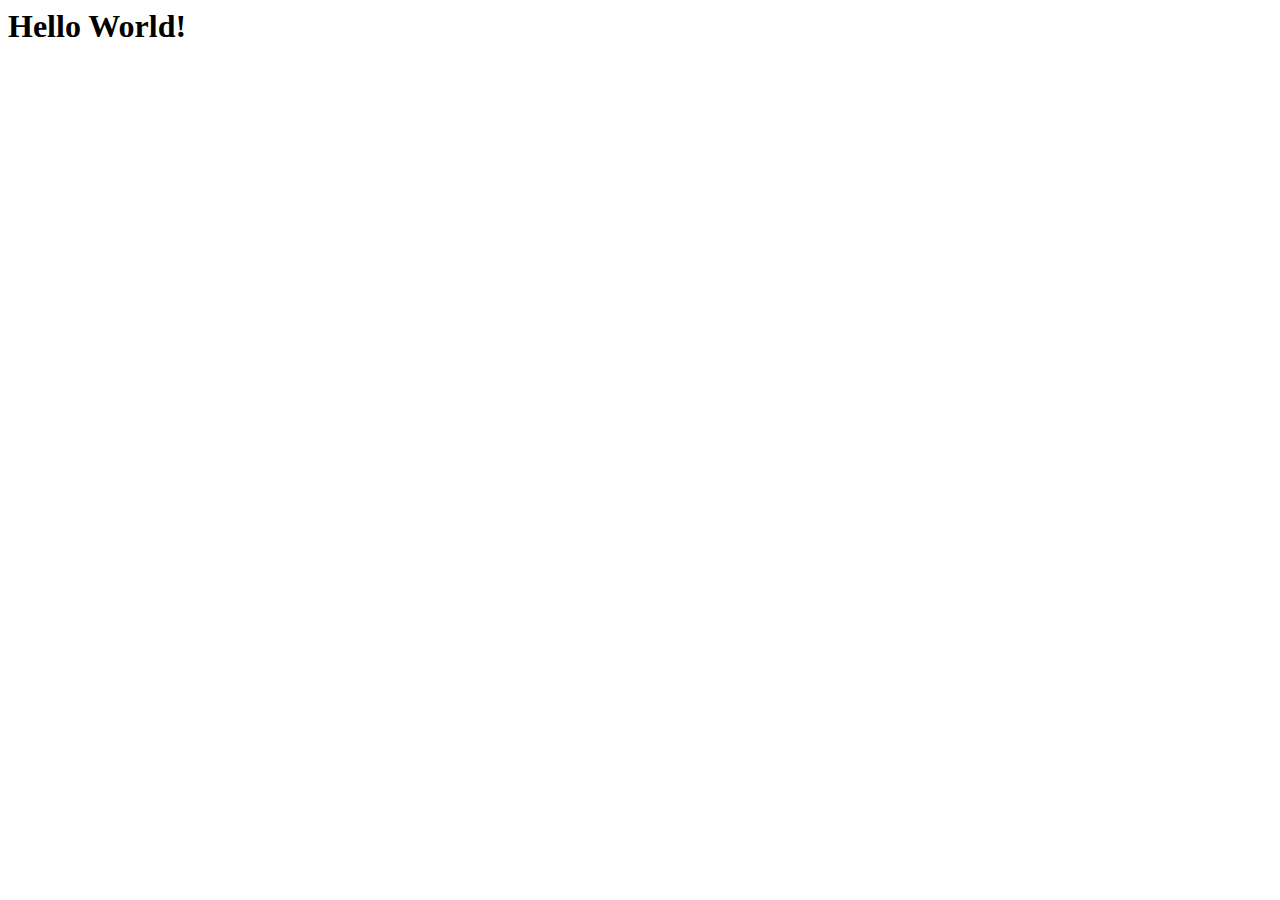
==== index.html @ 4b5ce3d1 "Start" ====
<html lang="dk">
<head>
    <meta charset="UTF-8">
    <meta name="viewport" content="width=device-width, initial-scale=1.0">
    <title>Document</title>
</head>
<body>
    <header></header>
    <main><h1>Hello World!</h1></main>
    <footer></footer>
</body>
</html>
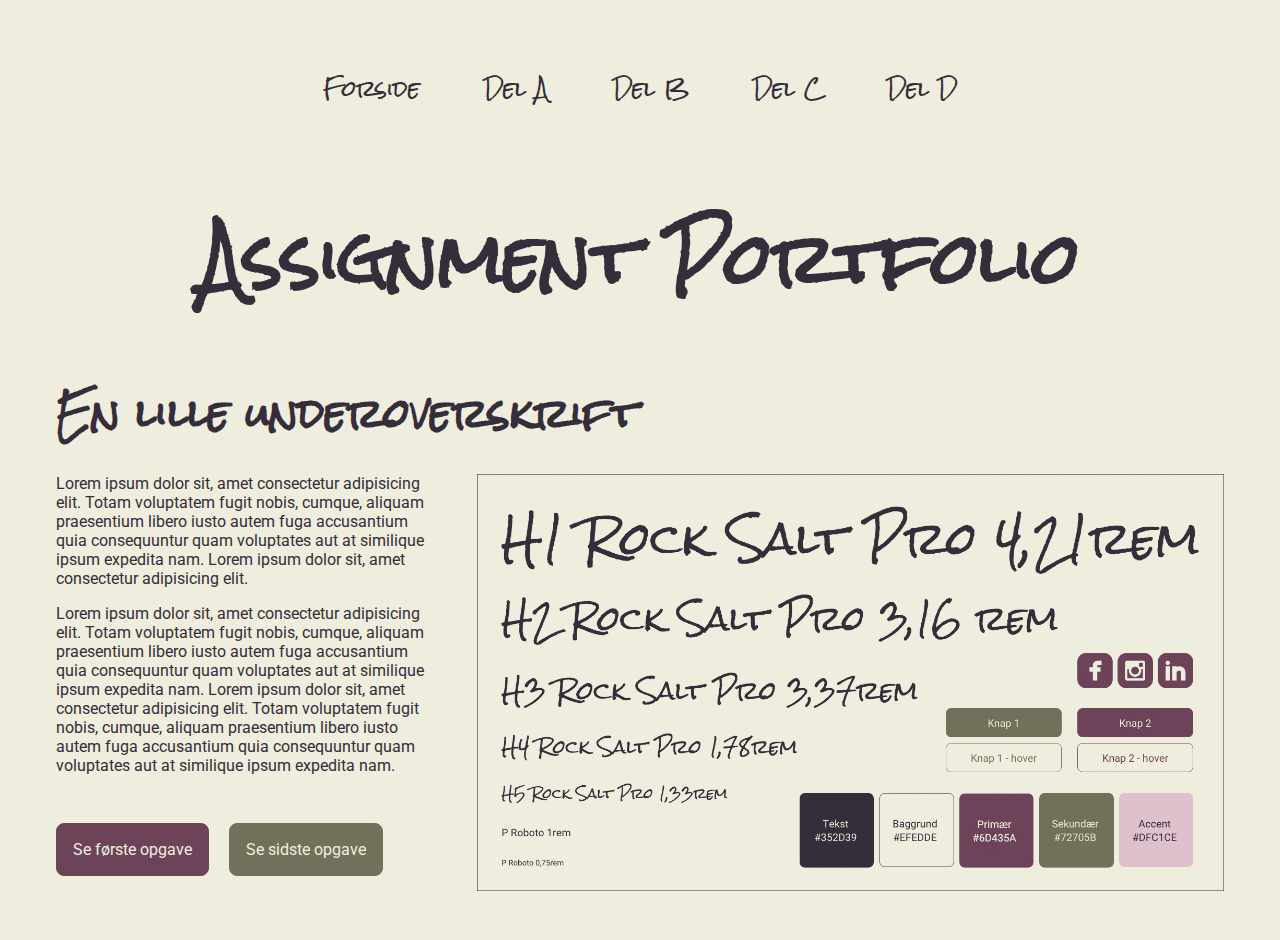
==== commit a98844c1: "styletile, frontpage" ====
--- a/index.html
+++ b/index.html
@@ -2,11 +2,38 @@
 <head>
     <meta charset="UTF-8">
     <meta name="viewport" content="width=device-width, initial-scale=1.0">
-    <title>Document</title>
+    <link rel="preconnect" href="https://fonts.googleapis.com">
+<link rel="preconnect" href="https://fonts.gstatic.com" crossorigin>
+<link href="https://fonts.googleapis.com/css2?family=Roboto&family=Rock+Salt&display=swap" rel="stylesheet">
+    <link rel="stylesheet" href="style.css">
+    <title>Assignment Portfolio</title>
 </head>
 <body>
-    <header></header>
-    <main><h1>Hello World!</h1></main>
+    <header>
+        <nav>
+            <ul>
+                <li><a href="index.html">Forside</a></li>
+                <li><a href="del_a.html">Del A</a></li>
+                <li><a href="del_b.html">Del B</a></li>
+                <li><a href="del_c.html">Del C</a></li>
+                <li><a href="del_d.html">Del D</a></li>
+            </ul>
+        </nav>
+    </header>
+    <main>
+        <h1>Assignment Portfolio</h1>
+        <h3>En lille underoverskrift</h3>
+        <div class="frontpage_flex1">
+            <div>
+                <p class="frontpage_p">Lorem ipsum dolor sit, amet consectetur adipisicing elit. Totam voluptatem fugit nobis, cumque, aliquam praesentium libero iusto autem fuga accusantium quia consequuntur quam voluptates aut at similique ipsum expedita nam. Lorem ipsum dolor sit, amet consectetur adipisicing elit.</p>
+                <p>Lorem ipsum dolor sit, amet consectetur adipisicing elit. Totam voluptatem fugit nobis, cumque, aliquam praesentium libero iusto autem fuga accusantium quia consequuntur quam voluptates aut at similique ipsum expedita nam. Lorem ipsum dolor sit, amet consectetur adipisicing elit. Totam voluptatem fugit nobis, cumque, aliquam praesentium libero iusto autem fuga accusantium quia consequuntur quam voluptates aut at similique ipsum expedita nam.</p>
+                <button class="button1">Se første opgave</button>
+                <button class="button2">Se sidste opgave</button>
+            </div>
+
+            <img src="styletile.jpg" alt="Styletile" id="styletile">
+        </div>
+    </main>
     <footer></footer>
 </body>
 </html>--- a/style.css
+++ b/style.css
@@ -0,0 +1,147 @@
+* {
+    padding: 0;
+    margin: 0;
+    box-sizing: border-box;
+  }
+
+html {
+    --h_font: 'Rock Salt';
+    --p_font: 'Roboto';
+    
+    --background_color: #EFEDDE;
+    --text_color: #352D39;
+    --primary_color: #6D435A;
+    --secondary_color: #72705B;
+    --accent_color: #DFC1CE;
+
+    --h1_size: 4.21rem;
+    --h2_size: 3.16rem;
+    --h3_size: 2.37rem;
+    --h4_size: 1.78rem;
+    --h5_size: 1.33rem;
+    --p_size: 1rem;
+    --p_small_size: 0.75rem;
+
+    background-color: var(--background_color);
+}
+
+h1 {
+    font-family: var(--h_font), cursive;
+    color: var(--text_color);
+    font-size: var(--h1_size);
+    text-align: center;
+    margin-bottom: 2rem;
+}
+
+h2 {
+    font-family: var(--h_font), cursive;
+    color: var(--text_color);
+    font-size: var(--h2_size);
+}
+
+h3 {
+    font-family: var(--h_font), cursive;
+    color: var(--text_color);
+    font-size: var(--h3_size);
+}
+
+h4 {
+    font-family: var(--h_font), cursive;
+    color: var(--text_color);
+    font-size: var(--h4_size);
+}
+
+h5 {
+    font-family: var(--h_font), cursive;
+    color: var(--text_color);
+    font-size: var(--h5_size);
+}
+
+p {
+    font-family: var(--p_font), cursive;
+    color: var(--text_color);
+    font-size: var(--p_size);
+    padding-bottom: 1rem;
+}
+
+a {
+    font-family: var(--p_font), cursive;
+    color: var(--text_color);
+    font-size: var(--p_size);
+    text-decoration: none;
+}
+
+a:hover {
+    text-decoration: underline;
+}
+
+header, main, footer {
+    width: 1200px;
+    margin-inline: auto;
+    padding-left: 1rem;
+    padding-right: 1rem;
+}
+
+ul {
+    display: flex;
+    list-style: none;
+    gap: 4rem;
+    justify-content: center;
+    padding: 4rem;
+}
+
+nav ul li a {
+    font-family: var(--h_font);
+    font-size: var(--h5_size);
+}
+
+button {
+    font-family: var(--p_font), cursive;
+    color: var(--background_color);
+    font-size: var(--p_size);
+    border-radius: 0.5rem;
+    padding: 1rem;
+    margin-top: 2rem;
+    margin-bottom: 2rem;
+    margin-right: 1rem;
+}
+
+
+.button1 {
+    background-color: var(--primary_color);
+    border: var(--primary_color) 1px solid;
+}
+
+.button1:hover {
+    background-color: var(--background_color);
+    color: var(--primary_color);
+    border: var(--primary_color) 1px solid;
+}
+
+
+.button2 {
+    background-color: var(--secondary_color);
+    border: var(--secondary_color) 1px solid;
+}
+
+.button2:hover {
+    background-color: var(--background_color);
+    color: var(--secondary_color);
+    border: var(--secondary_color) 1px solid;
+}
+
+
+.frontpage_flex1 {
+    display: grid;
+    grid-template-columns: 1fr 2fr;
+    gap: 3rem;
+    padding-top: 1rem;
+    padding-bottom: 2rem;
+}
+
+#styletile {
+    width: 100%;
+}
+
+
+
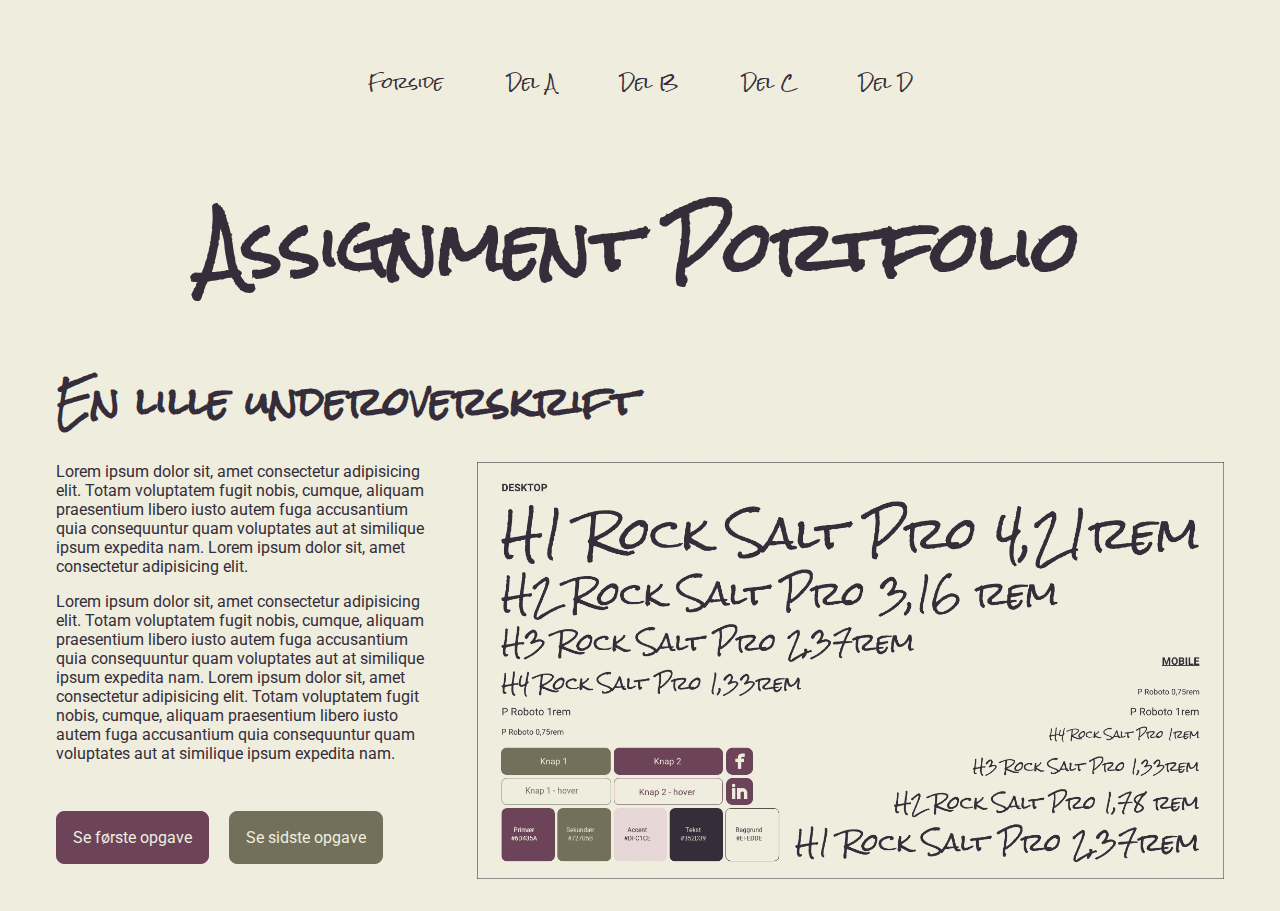
==== commit 8174b1c9: "del d" ====
--- a/index.html
+++ b/index.html
@@ -27,8 +27,8 @@
             <div>
                 <p class="frontpage_p">Lorem ipsum dolor sit, amet consectetur adipisicing elit. Totam voluptatem fugit nobis, cumque, aliquam praesentium libero iusto autem fuga accusantium quia consequuntur quam voluptates aut at similique ipsum expedita nam. Lorem ipsum dolor sit, amet consectetur adipisicing elit.</p>
                 <p>Lorem ipsum dolor sit, amet consectetur adipisicing elit. Totam voluptatem fugit nobis, cumque, aliquam praesentium libero iusto autem fuga accusantium quia consequuntur quam voluptates aut at similique ipsum expedita nam. Lorem ipsum dolor sit, amet consectetur adipisicing elit. Totam voluptatem fugit nobis, cumque, aliquam praesentium libero iusto autem fuga accusantium quia consequuntur quam voluptates aut at similique ipsum expedita nam.</p>
-                <button class="button1">Se første opgave</button>
-                <button class="button2">Se sidste opgave</button>
+                <a href="del_a.html"><button class="button1">Se første opgave</button></a>
+                <a href="del_d.html"><button class="button2">Se sidste opgave</button></a>
             </div>
 
             <img src="styletile.jpg" alt="Styletile" id="styletile">
--- a/style.css
+++ b/style.css
@@ -17,18 +17,23 @@
     --h1_size: 4.21rem;
     --h2_size: 3.16rem;
     --h3_size: 2.37rem;
-    --h4_size: 1.78rem;
-    --h5_size: 1.33rem;
+    --h4_size: 1.33rem;
     --p_size: 1rem;
     --p_small_size: 0.75rem;
 
+    --h1_size_mobile: 2.37rem;
+    --h2_size_mobile: 1.78rem;
+    --h3_size_mobile: 1.33rem;
+    --h4_size_mobile: 1rem;
+
     background-color: var(--background_color);
 }
+
 
 h1 {
     font-family: var(--h_font), cursive;
     color: var(--text_color);
-    font-size: var(--h1_size);
+    font-size: var(--h1_size_mobile);
     text-align: center;
     margin-bottom: 2rem;
 }
@@ -36,25 +41,19 @@
 h2 {
     font-family: var(--h_font), cursive;
     color: var(--text_color);
-    font-size: var(--h2_size);
+    font-size: var(--h2_size_mobile);
 }
 
 h3 {
     font-family: var(--h_font), cursive;
     color: var(--text_color);
-    font-size: var(--h3_size);
+    font-size: var(--h3_size_mobile);
 }
 
 h4 {
     font-family: var(--h_font), cursive;
     color: var(--text_color);
-    font-size: var(--h4_size);
-}
-
-h5 {
-    font-family: var(--h_font), cursive;
-    color: var(--text_color);
-    font-size: var(--h5_size);
+    font-size: var(--h4_size_mobile);
 }
 
 p {
@@ -71,23 +70,55 @@
     text-decoration: none;
 }
 
+
+@media (min-width: 1000px) {
+    h1 {
+        font-size: var(--h1_size);
+    }
+    
+    h2 {
+        font-size: var(--h2_size);
+    }
+    
+    h3 {
+        font-size: var(--h3_size);
+    }
+
+    h4 {
+        font-size: var(--h4_size);
+    }
+    
+}
+
 a:hover {
     text-decoration: underline;
 }
 
 header, main, footer {
-    width: 1200px;
+    max-width: 1200px;
     margin-inline: auto;
     padding-left: 1rem;
     padding-right: 1rem;
 }
 
+
+ul {
+    list-style: none;
+    gap: 4rem;
+    justify-content: center;
+    padding: 4rem;
+    text-align: center;
+}
+
+@media (min-width: 700px) {
 ul {
     display: flex;
     list-style: none;
     gap: 4rem;
     justify-content: center;
     padding: 4rem;
+}
+
 }
 
 nav ul li a {
@@ -102,7 +133,6 @@
     border-radius: 0.5rem;
     padding: 1rem;
     margin-top: 2rem;
-    margin-bottom: 2rem;
     margin-right: 1rem;
 }
 
@@ -131,17 +161,476 @@
 }
 
 
+/*************************FRONTPAGE*************************/
+
 .frontpage_flex1 {
-    display: grid;
-    grid-template-columns: 1fr 2fr;
+    display: flex;
+    flex-direction: column;
     gap: 3rem;
     padding-top: 1rem;
     padding-bottom: 2rem;
-}
-
-#styletile {
+    max-width: 100%;
+}
+
+.button1 a, .button2 a {
+    color: var(--background_color);
+    cursor: pointer;
+}
+
+.button1:hover a {
+    color: var(--primary_color);
+    text-decoration: none;
+}
+
+.button2:hover a {
+    color: var(--secondary_color);
+    text-decoration: none;
+}
+
+@media (min-width: 1000px) {
+    
+    .frontpage_flex1 {
+        display: grid;
+        grid-template-columns: 1fr 2fr;
+        gap: 3rem;
+        padding-top: 1rem;
+        padding-bottom: 2rem;
+    }
+
+    #styletile {
+        width: 100%;
+    }
+
+}
+
+/*************************DEL A*************************/
+
+@media (min-width: 1000px) {
+    .del_p {
+        margin-right: 15rem;
+        margin-left: 15rem;
+    }
+
+}
+
+.del_p + .del_p {
+    margin-bottom: 5rem;
+}
+
+
+.dela_grid {
+    background-color: rgba(109, 67, 90, .2);
+    border-radius: 1rem;
+    margin-bottom: 2rem;
+}
+
+.dela_img {
     width: 100%;
-}
-
-
-
+    aspect-ratio: 1/1;
+    background-image: url("portrait.png");
+    background-size: cover;
+    background-position: center;
+    border-top-left-radius: 1rem;
+    border-top-right-radius: 1rem;
+}
+
+.dela_headings h2 {
+    padding: 1rem  1rem 0rem 1rem;
+}
+
+.dela_headings h3 {
+    line-height: 1rem;
+    padding: 0rem  1rem 1rem 1rem;
+}
+
+.dela_connect {
+    text-align: center;
+    background-color: var(--primary_color);
+    border-bottom-left-radius: 1rem;
+    border-bottom-right-radius: 1rem;
+    padding: 1rem;
+
+    img {
+        width: 20%;
+        background-color: var(--primary_color);
+        padding: 0.5rem;
+        border-radius: 1rem;
+    }
+
+    p {
+        font-size: var(--p_small_size);
+        color: var(--background_color);
+    }
+}
+
+.dela_desc_p {
+    margin-bottom: 2rem;
+
+    p {
+        padding: 1rem  1rem 0rem 1rem;
+    }
+}
+
+
+@media (min-width: 515px) {
+    .dela_grid {
+        display: grid;
+        grid-template-columns: 1fr 3fr;
+    }
+
+    .dela_desc_p {
+        grid-column-start: 1;
+        grid-column-end: 3;
+    }
+
+    .dela_connect {
+        grid-column-start: 1;
+        grid-column-end: 3;
+
+        img {
+            width: 10%;
+            margin: 0rem;
+        }
+    }
+
+    .dela_img {
+        border-radius: 1rem;
+        margin: 1rem 0rem 0rem 1rem;
+    }
+
+
+
+    .dela_headings h3, .dela_headings h2 {
+        margin-left: 1rem;
+        padding-bottom: 0;
+    }
+
+
+    .dela_headings {
+        margin-top: 2rem;
+    }
+}
+
+@media (min-width: 690px) {
+    .dela_desc_p {
+        grid-column-start: 2;
+        grid-column-end: 3;
+        margin-left: 1rem;
+    }
+
+    .dela_connect {
+        grid-column-start: 1;
+        grid-column-end: 2;
+        margin-left: 1rem;
+        width: 100%;
+        background: none;
+        padding-top: 2rem;
+
+        p {
+            color: var(--text_color);
+        }
+
+        img {
+            width: 30%;
+        }
+    }
+
+    .dela_img {
+        grid-row-start: 1;
+        grid-row-end: 3;
+        height: 100%;
+        width: 100%;
+        border-radius: 1rem;
+    }
+
+    .dela_headings {
+        margin-bottom: 1rem;
+    }
+}
+
+
+@media (min-width: 865px) {
+    
+    .dela_grid {
+        margin-left: 2rem;
+        margin-top: 2rem;
+    }
+    
+    .dela_img {
+        margin-left: -2rem;
+        margin-top: -2rem;
+        height: 115%;
+        width: 115%;
+    }
+
+    .dela_connect {
+        margin-top: 1rem;
+    }
+    
+
+}
+
+
+/*************************DEL B*************************/
+
+.delb_section {
+    margin-bottom: 3rem;
+}
+
+label {
+    font-family: var(--p_font);
+}
+
+.delb_person {
+    background-color: var(--secondary_color);
+    border-radius: 1rem;
+    margin-bottom: 1rem;
+
+    p, h2, h3, label {
+        color: var(--background_color);
+    }
+}
+
+.delb_person_information {
+    display: grid;
+    grid-template-columns: 1fr 2fr;
+    gap: 1rem;
+    padding: 1rem;
+}
+
+.delb_person_name {
+    padding-top: 2rem;
+
+    h3 {
+        line-height: 1rem;
+    }
+}
+
+.delb_img {
+    background-image: url(portrait.png);
+    background-size: cover;
+    aspect-ratio: 1/1;
+    width: 100%;
+    border-radius: 10rem;
+}
+
+.delb_report {
+    display: flex;
+    gap: 1rem;
+    justify-content: center;
+    padding-top: 1rem;
+    padding-bottom: 1rem;
+    background-color: rgb(239, 237, 222, 0.1);
+}
+
+
+.delb_parameter {
+    background-color: var(--secondary_color);
+    border-radius: 1rem;
+    margin-bottom: 1rem;
+
+    p, h2, a {
+        color: var(--background_color);
+    }
+
+    a:hover {
+        text-decoration: none;
+        font-weight: 600;
+    }
+}
+
+.delb_top_parameter1 {
+    display: flex;
+    gap: 1rem;
+    justify-content: space-between;
+    padding: 1rem 1rem 0rem 1rem;
+    background-color: rgb(239, 237, 222, 0.1);
+}
+
+.delb_top_parameter2 {
+    display: flex;
+    gap: 4rem;
+    justify-content: center;
+    align-items: baseline;
+    padding: 2rem 0rem 2rem 0rem;
+}
+
+
+@media (min-width: 720px) {
+    .delb_section {
+        display: grid;
+        grid-template-columns: repeat(4,1fr);
+        gap: 1rem;
+
+    }
+
+    .delb_person {
+        grid-column-start: 1;
+        grid-column-end: 2;
+        grid-row-start: 1;
+        grid-row-end: 3;
+        display: flex;
+        flex-direction: column;
+        justify-content: space-between;
+
+        h3 {
+            line-height: 3rem;
+        }
+    }
+
+    .delb_person_information {
+        display: block;
+    }
+
+    .delb_report {
+        display: block;
+        padding-left: 1rem;
+    }
+
+
+    .delb_top_parameter2 {
+        gap: 1rem;
+        padding: 1rem 1rem 1rem 1rem;
+        flex-direction: column;
+    }
+}
+
+
+/*************************DEL C*************************/
+
+
+
+
+/*************************DEL D*************************/
+
+.deld_section {
+    margin-bottom: 3rem;
+}
+
+
+.deld_person {
+    border-radius: 1rem;
+    padding: 1rem;
+    margin-bottom: 1rem;
+}
+
+.deld_person1 {
+    background-color: var(--accent_color);
+}
+
+.deld_person2, .deld_person4 {
+    background-color: var(--primary_color);
+
+    p, h2, h4 {
+        color: var(--background_color);
+    }
+}
+
+.deld_person3, .deld_person5 {
+    background-color: var(--secondary_color);
+    
+    p, h2, h4 {
+        color: var(--background_color);
+    }
+}
+
+.deld_name {
+    font-weight: 600;
+    padding-bottom: 0.5rem;
+}
+
+.deld_name + p {
+    padding-bottom: 0rem;
+}
+
+.deld_img {
+    background-image: url(portrait.png);
+    background-size: cover;
+    aspect-ratio: 1/1;
+    width: 25%;
+    border-radius: 10rem;
+}
+
+.deld_information {
+    display: flex;
+    gap: 1rem;
+    margin-bottom: 1rem;
+    align-items: center;
+}
+
+.deld_information + h4 {
+    line-height: 2rem;
+    margin-bottom: 1rem;
+}
+
+.deld_information + h4 + p {
+    padding-bottom: 0rem;
+}
+
+
+@media (min-width: 900px) {
+
+    .deld_section {
+        display: grid;
+        grid-template-columns: repeat(4,1fr);
+        max-width: 100%;
+        gap: 1rem;
+    }
+
+    .deld_person {
+        margin-bottom: 0rem;
+    }
+
+    .deld_person1 {
+        grid-column-start: 1;
+        grid-column-end: 3;
+        grid-row-start: 1;
+        grid-row-end: 2;
+    }
+
+    .deld_person2 {
+        grid-column-start: 3;
+        grid-column-end: 4;
+        grid-row-start: 1;
+        grid-row-end: 2;
+    }
+
+    .deld_person3 {
+        grid-column-start: 1;
+        grid-column-end: 2;
+        grid-row-start: 2;
+        grid-row-end: 3;
+    }
+
+    .deld_person4 {
+        grid-column-start: 2;
+        grid-column-end: 4;
+        grid-row-start: 2;
+        grid-row-end: 3;
+    }
+
+    .deld_person5 {
+        grid-column-start: 4;
+        grid-column-end: 5;
+        grid-row-start: 1;
+        grid-row-end: 3;
+    }
+
+    .deld_information {
+        margin-bottom: 1rem;
+    }
+
+    .deld_person4 .deld_img, .deld_person1 .deld_img {
+        width: 15%;
+    }
+
+    .deld_person5 .deld_img {
+        width: 50%;
+        margin-bottom: 1rem;
+    }
+
+    .deld_person5 .deld_information {
+        display: block;
+        margin-bottom: 2rem;
+    }
+}
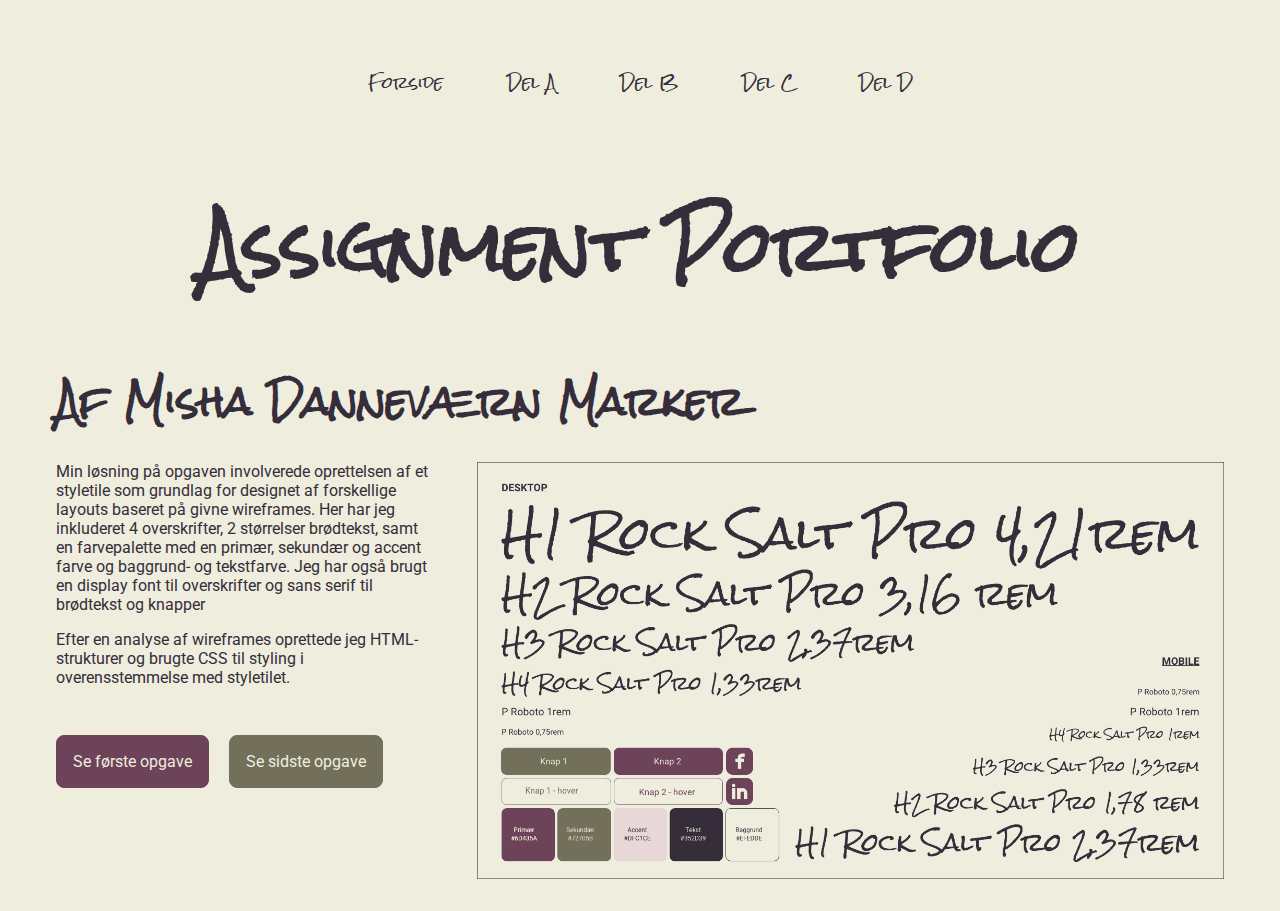
==== commit c9c1dbd8: "del d" ====
--- a/index.html
+++ b/index.html
@@ -22,11 +22,11 @@
     </header>
     <main>
         <h1>Assignment Portfolio</h1>
-        <h3>En lille underoverskrift</h3>
+        <h3>Af Misha Danneværn Marker</h3>
         <div class="frontpage_flex1">
             <div>
-                <p class="frontpage_p">Lorem ipsum dolor sit, amet consectetur adipisicing elit. Totam voluptatem fugit nobis, cumque, aliquam praesentium libero iusto autem fuga accusantium quia consequuntur quam voluptates aut at similique ipsum expedita nam. Lorem ipsum dolor sit, amet consectetur adipisicing elit.</p>
-                <p>Lorem ipsum dolor sit, amet consectetur adipisicing elit. Totam voluptatem fugit nobis, cumque, aliquam praesentium libero iusto autem fuga accusantium quia consequuntur quam voluptates aut at similique ipsum expedita nam. Lorem ipsum dolor sit, amet consectetur adipisicing elit. Totam voluptatem fugit nobis, cumque, aliquam praesentium libero iusto autem fuga accusantium quia consequuntur quam voluptates aut at similique ipsum expedita nam.</p>
+                <p class="frontpage_p">Min løsning på opgaven involverede oprettelsen af et styletile som grundlag for designet af forskellige layouts baseret på givne wireframes. Her har jeg inkluderet 4 overskrifter, 2 størrelser brødtekst, samt en farvepalette med en primær, sekundær og accent farve og baggrund- og tekstfarve. Jeg har også brugt en display font til overskrifter og sans serif til brødtekst og knapper</p>
+                <p>Efter en analyse af wireframes oprettede jeg HTML-strukturer og brugte CSS til styling i overensstemmelse med styletilet.</p>
                 <a href="del_a.html"><button class="button1">Se første opgave</button></a>
                 <a href="del_d.html"><button class="button2">Se sidste opgave</button></a>
             </div>
--- a/style.css
+++ b/style.css
@@ -544,12 +544,30 @@
 }
 
 .deld_img {
-    background-image: url(portrait.png);
     background-size: cover;
     aspect-ratio: 1/1;
     width: 25%;
     border-radius: 10rem;
 }
+
+.deld_person1 .deld_information .deld_img {
+    background-image: url(portrait.png);
+}
+
+.deld_person2 .deld_information .deld_img {
+    background-image: url(portrait1.jpg);
+}
+.deld_person3 .deld_information .deld_img {
+    background-image: url(portrait4.jpg);
+}
+.deld_person4 .deld_information .deld_img {
+    background-image: url(portrait3.jpg);
+}
+
+.deld_person5 .deld_information .deld_img {
+    background-image: url(portrait2.jpg);
+}
+
 
 .deld_information {
     display: flex;
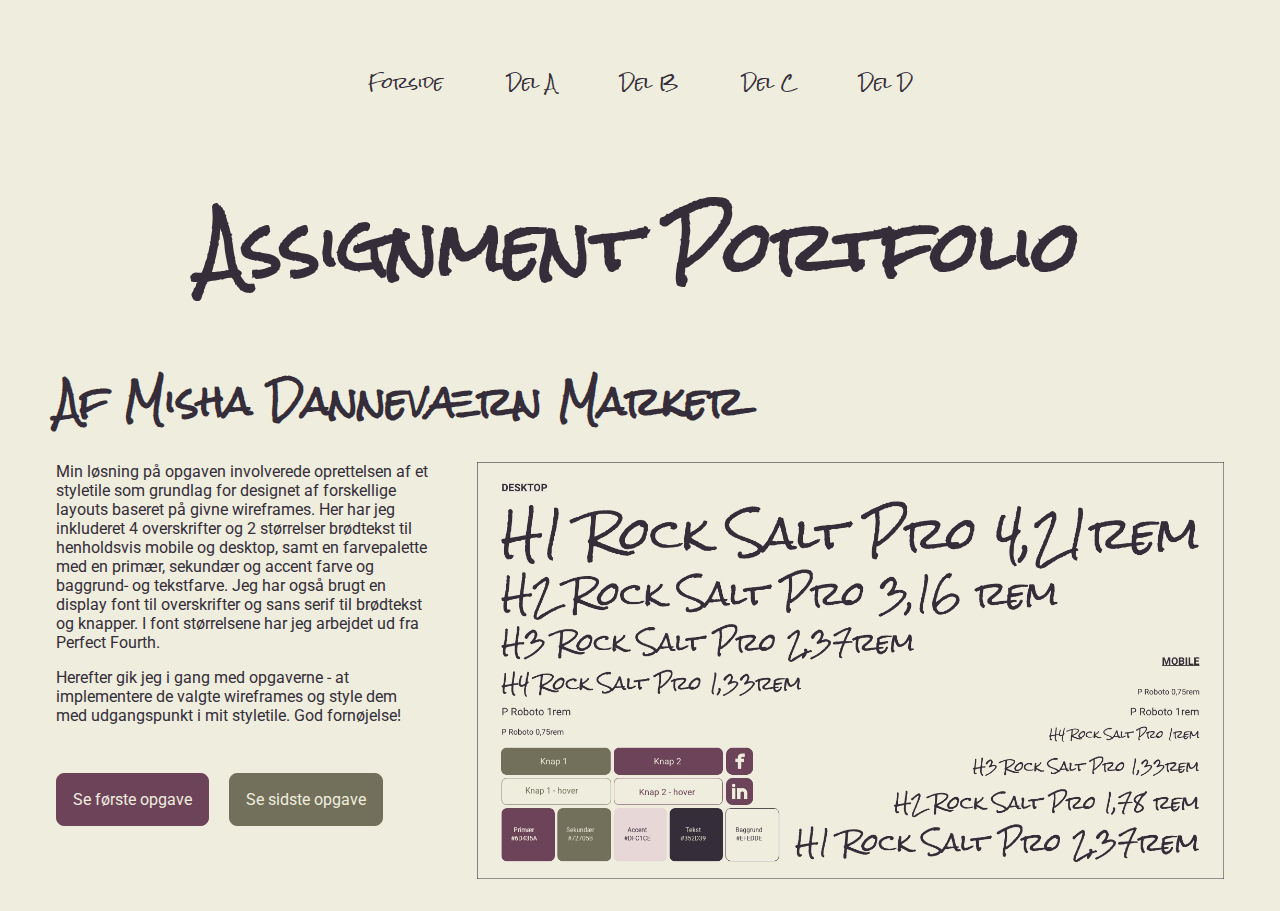
==== commit 1272f06b: "tekst" ====
--- a/index.html
+++ b/index.html
@@ -25,8 +25,8 @@
         <h3>Af Misha Danneværn Marker</h3>
         <div class="frontpage_flex1">
             <div>
-                <p class="frontpage_p">Min løsning på opgaven involverede oprettelsen af et styletile som grundlag for designet af forskellige layouts baseret på givne wireframes. Her har jeg inkluderet 4 overskrifter, 2 størrelser brødtekst, samt en farvepalette med en primær, sekundær og accent farve og baggrund- og tekstfarve. Jeg har også brugt en display font til overskrifter og sans serif til brødtekst og knapper</p>
-                <p>Efter en analyse af wireframes oprettede jeg HTML-strukturer og brugte CSS til styling i overensstemmelse med styletilet.</p>
+                <p class="frontpage_p">Min løsning på opgaven involverede oprettelsen af et styletile som grundlag for designet af forskellige layouts baseret på givne wireframes. Her har jeg inkluderet 4 overskrifter og 2 størrelser brødtekst til henholdsvis mobile og desktop, samt en farvepalette med en primær, sekundær og accent farve og baggrund- og tekstfarve. Jeg har også brugt en display font til overskrifter og sans serif til brødtekst og knapper. I font størrelsene har jeg arbejdet ud fra Perfect Fourth.</p>
+                <p>Herefter gik jeg i gang med opgaverne - at implementere de valgte wireframes og style dem med udgangspunkt i mit styletile. God fornøjelse!</p>
                 <a href="del_a.html"><button class="button1">Se første opgave</button></a>
                 <a href="del_d.html"><button class="button2">Se sidste opgave</button></a>
             </div>
--- a/style.css
+++ b/style.css
@@ -461,6 +461,7 @@
         display: grid;
         grid-template-columns: repeat(4,1fr);
         gap: 1rem;
+        grid-auto-flow: column;
 
     }
 
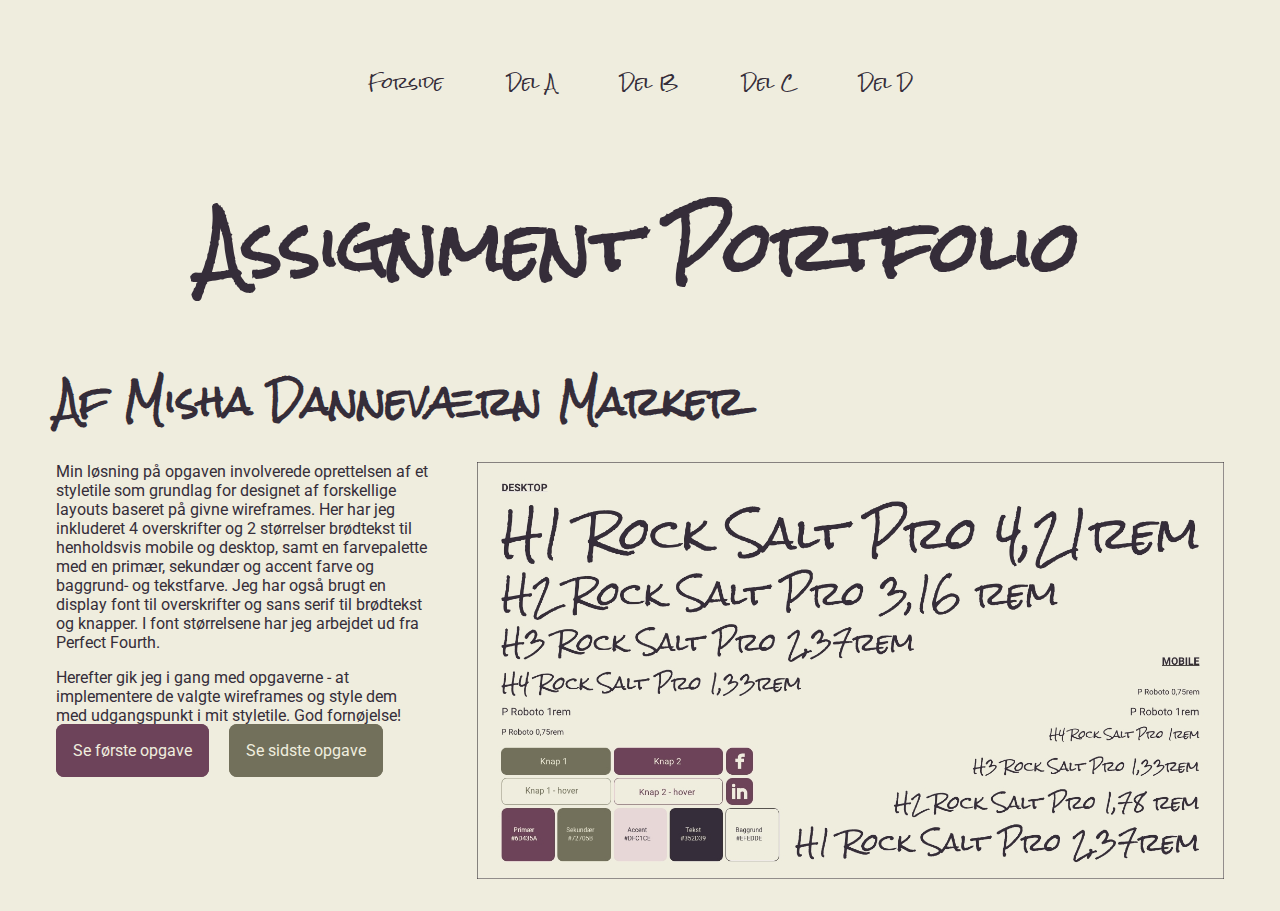
==== commit 39ebdfbd: "button" ====
--- a/index.html
+++ b/index.html
@@ -27,8 +27,8 @@
             <div>
                 <p class="frontpage_p">Min løsning på opgaven involverede oprettelsen af et styletile som grundlag for designet af forskellige layouts baseret på givne wireframes. Her har jeg inkluderet 4 overskrifter og 2 størrelser brødtekst til henholdsvis mobile og desktop, samt en farvepalette med en primær, sekundær og accent farve og baggrund- og tekstfarve. Jeg har også brugt en display font til overskrifter og sans serif til brødtekst og knapper. I font størrelsene har jeg arbejdet ud fra Perfect Fourth.</p>
                 <p>Herefter gik jeg i gang med opgaverne - at implementere de valgte wireframes og style dem med udgangspunkt i mit styletile. God fornøjelse!</p>
-                <a href="del_a.html"><button class="button1">Se første opgave</button></a>
-                <a href="del_d.html"><button class="button2">Se sidste opgave</button></a>
+                <a href="del_a.html" class="button1">Se første opgave</a>
+                <a href="del_d.html" class="button2">Se sidste opgave</a>
             </div>
 
             <img src="styletile.jpg" alt="Styletile" id="styletile">
--- a/style.css
+++ b/style.css
@@ -126,7 +126,7 @@
     font-size: var(--h5_size);
 }
 
-button {
+.button1, .button2 {
     font-family: var(--p_font), cursive;
     color: var(--background_color);
     font-size: var(--p_size);
@@ -221,7 +221,7 @@
 .dela_grid {
     background-color: rgba(109, 67, 90, .2);
     border-radius: 1rem;
-    margin-bottom: 2rem;
+    margin-bottom: 3rem;
 }
 
 .dela_img {
